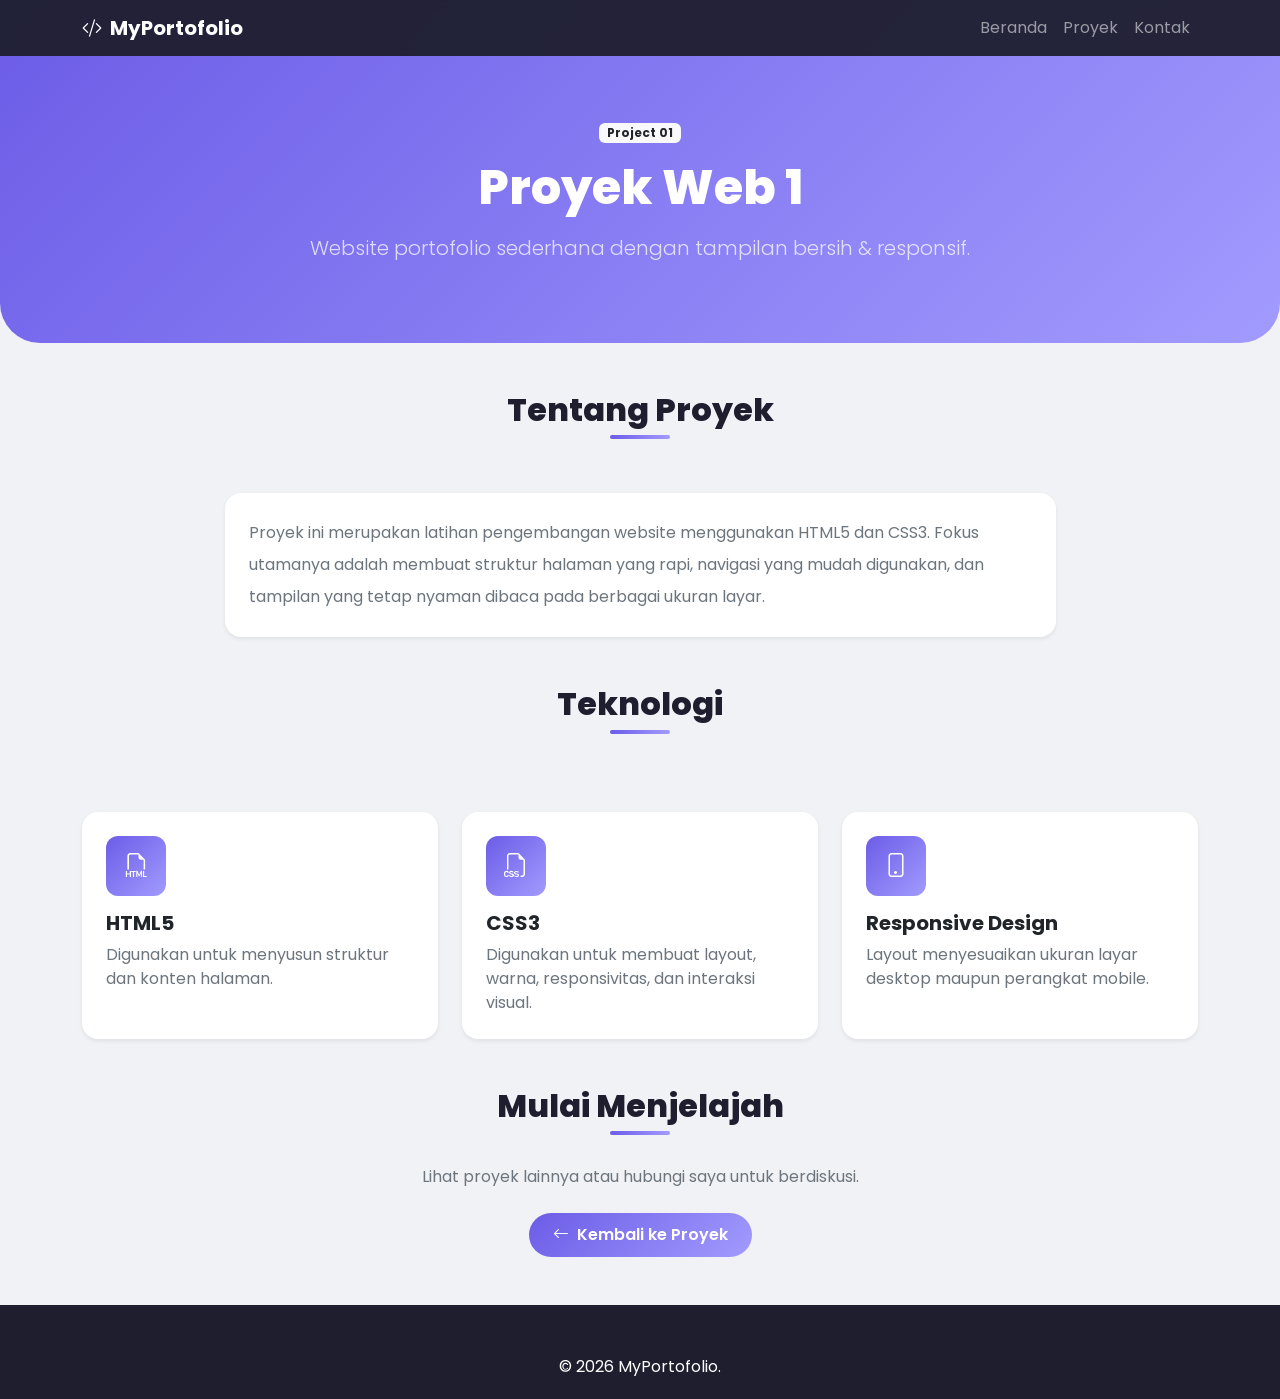
==== porto1.html @ b33c5e1e "Add files via upload" ====
<!DOCTYPE html>
<html lang="id">
<head>
    <meta charset="UTF-8">
    <meta name="viewport" content="width=device-width, initial-scale=1.0">
    <title>Proyek Web 1 | MyPortofolio</title>
    <link href="https://cdn.jsdelivr.net/npm/bootstrap@5.3/dist/css/bootstrap.min.css" rel="stylesheet">
    <link rel="stylesheet" href="https://cdn.jsdelivr.net/npm/bootstrap-icons@1.11.3/font/bootstrap-icons.css">
    <link href="https://fonts.googleapis.com/css2?family=Poppins:wght@400;500;600;700;800&display=swap" rel="stylesheet">
    <link rel="stylesheet" href="style.css">
</head>
<body>

    <nav class="navbar navbar-expand-md navbar-dark navbar-custom fixed-top">
        <div class="container">
            <a class="navbar-brand fw-bold" href="index.html"><i class="bi bi-code-slash me-2"></i>MyPortofolio</a>
            <button class="navbar-toggler border-0" type="button" data-bs-toggle="collapse" data-bs-target="#mainNav">
                <span class="navbar-toggler-icon"></span>
            </button>
            <div class="collapse navbar-collapse" id="mainNav">
                <ul class="navbar-nav ms-auto">
                    <li class="nav-item"><a class="nav-link" href="index.html">Beranda</a></li>
                    <li class="nav-item"><a class="nav-link" href="index.html#proyek">Proyek</a></li>
                    <li class="nav-item"><a class="nav-link" href="index.html#kontak">Kontak</a></li>
                </ul>
            </div>
        </div>
    </nav>

    <section class="hero-gradient hero-project-1 text-center">
        <div class="container">
            <span class="badge bg-light text-dark mb-3">Project 01</span>
            <h1 class="mb-3">Proyek Web 1</h1>
            <p class="lead opacity-75 mb-0">Website portofolio sederhana dengan tampilan bersih & responsif.</p>
        </div>
    </section>

    <section class="container my-5">
        <div class="text-center"><h2 class="section-title">Tentang Proyek</h2></div>
        <div class="row justify-content-center mt-4">
            <div class="col-lg-9">
                <div class="card card-custom shadow-sm p-4">
                    <p class="text-secondary lh-lg mb-0">
                        Proyek ini merupakan latihan pengembangan website menggunakan HTML5
                        dan CSS3. Fokus utamanya adalah membuat struktur halaman yang rapi,
                        navigasi yang mudah digunakan, dan tampilan yang tetap nyaman dibaca
                        pada berbagai ukuran layar.
                    </p>
                </div>
            </div>
        </div>
    </section>

    <section class="container my-5">
        <div class="text-center"><h2 class="section-title">Teknologi</h2></div>
        <div class="row g-4 mt-4 justify-content-center">
            <div class="col-md-4">
                <div class="card card-custom shadow-sm h-100">
                    <div class="card-body p-4">
                        <div class="card-icon"><i class="bi bi-filetype-html"></i></div>
                        <h5 class="fw-bold">HTML5</h5>
                        <p class="text-secondary mb-0">Digunakan untuk menyusun struktur dan konten halaman.</p>
                    </div>
                </div>
            </div>
            <div class="col-md-4">
                <div class="card card-custom shadow-sm h-100">
                    <div class="card-body p-4">
                        <div class="card-icon"><i class="bi bi-filetype-css"></i></div>
                        <h5 class="fw-bold">CSS3</h5>
                        <p class="text-secondary mb-0">Digunakan untuk membuat layout, warna, responsivitas, dan interaksi visual.</p>
                    </div>
                </div>
            </div>
            <div class="col-md-4">
                <div class="card card-custom shadow-sm h-100">
                    <div class="card-body p-4">
                        <div class="card-icon"><i class="bi bi-phone"></i></div>
                        <h5 class="fw-bold">Responsive Design</h5>
                        <p class="text-secondary mb-0">Layout menyesuaikan ukuran layar desktop maupun perangkat mobile.</p>
                    </div>
                </div>
            </div>
        </div>
    </section>

    <section class="container my-5 text-center">
        <h2 class="section-title">Mulai Menjelajah</h2>
        <p class="text-secondary mb-4">Lihat proyek lainnya atau hubungi saya untuk berdiskusi.</p>
        <a href="index.html#proyek" class="btn btn-gradient"><i class="bi bi-arrow-left me-2"></i>Kembali ke Proyek</a>
    </section>

    <footer class="text-center">
        <p class="mb-0">&copy; 2026 MyPortofolio.</p>
    </footer>

    <script src="https://cdn.jsdelivr.net/npm/bootstrap@5.3/dist/js/bootstrap.bundle.min.js"></script>
</body>
</html>
---- style.css ----
body {
    font-family: 'Poppins', sans-serif;
    background: #f0f2f5;
}

.navbar-custom {
    background: rgba(30, 30, 47, 0.95);
    backdrop-filter: blur(10px);
    transition: all 0.3s;
}

.hero-gradient {
    background: linear-gradient(135deg, #6c5ce7 0%, #a29bfe 100%);
    color: #fff;
    padding: 120px 0 80px;
    border-radius: 0 0 40px 40px;
}

.hero-project-1 {
    background: linear-gradient(135deg, #6c5ce7 0%, #a29bfe 100%);
}

.hero-project-2 {
    background: linear-gradient(135deg, #00b894 0%, #55efc4 100%);
}

.hero-project-3 {
    background: linear-gradient(135deg, #e17055 0%, #fab1a0 100%);
}

.hero-gradient h1 {
    font-weight: 800;
    font-size: 3rem;
}

.avatar-circle {
    width: 140px;
    height: 140px;
    border-radius: 50%;
    object-fit: cover;
    display: block;
    margin: 0 auto 20px;
    box-shadow: 0 10px 30px rgba(0,0,0,0.2);
}

.card-custom {
    border: none;
    border-radius: 16px;
    transition: all 0.3s;
    overflow: hidden;
}

.card-custom:hover {
    transform: translateY(-8px);
    box-shadow: 0 20px 40px rgba(108, 92, 231, 0.2) !important;
}

.card-icon {
    width: 60px;
    height: 60px;
    border-radius: 12px;
    background: linear-gradient(135deg, #6c5ce7, #a29bfe);
    color: #fff;
    display: flex;
    align-items: center;
    justify-content: center;
    font-size: 1.5rem;
    margin-bottom: 15px;
}

.section-title {
    font-weight: 800;
    color: #1e1e2f;
    position: relative;
    display: inline-block;
    margin-bottom: 40px;
}

.section-title::after {
    content: '';
    position: absolute;
    bottom: -10px;
    left: 50%;
    transform: translateX(-50%);
    width: 60px;
    height: 4px;
    background: linear-gradient(90deg, #6c5ce7, #a29bfe);
    border-radius: 2px;
}

.btn-gradient {
    background: linear-gradient(135deg, #6c5ce7, #a29bfe);
    color: #fff;
    border: none;
    padding: 10px 24px;
    border-radius: 30px;
    font-weight: 600;
    transition: all 0.3s;
}

.btn-gradient:hover {
    color: #fff;
    transform: translateY(-2px);
    box-shadow: 0 10px 20px rgba(108, 92, 231, 0.4);
}

.form-control:focus {
    border-color: #6c5ce7;
    box-shadow: 0 0 0 0.2rem rgba(108, 92, 231, 0.15);
}

footer {
    background: #1e1e2f;
    color: #fff;
    padding: 50px 0 20px;
}

footer a {
    color: #a29bfe;
    text-decoration: none;
}

footer a:hover {
    color: #fff;
}

.social-icon {
    width: 42px;
    height: 42px;
    border-radius: 50%;
    background: rgba(162, 155, 254, 0.15);
    display: inline-flex;
    align-items: center;
    justify-content: center;
    font-size: 1.2rem;
    transition: all 0.3s;
}

.social-icon:hover {
    background: #6c5ce7;
    color: #fff;
    transform: translateY(-3px);
}
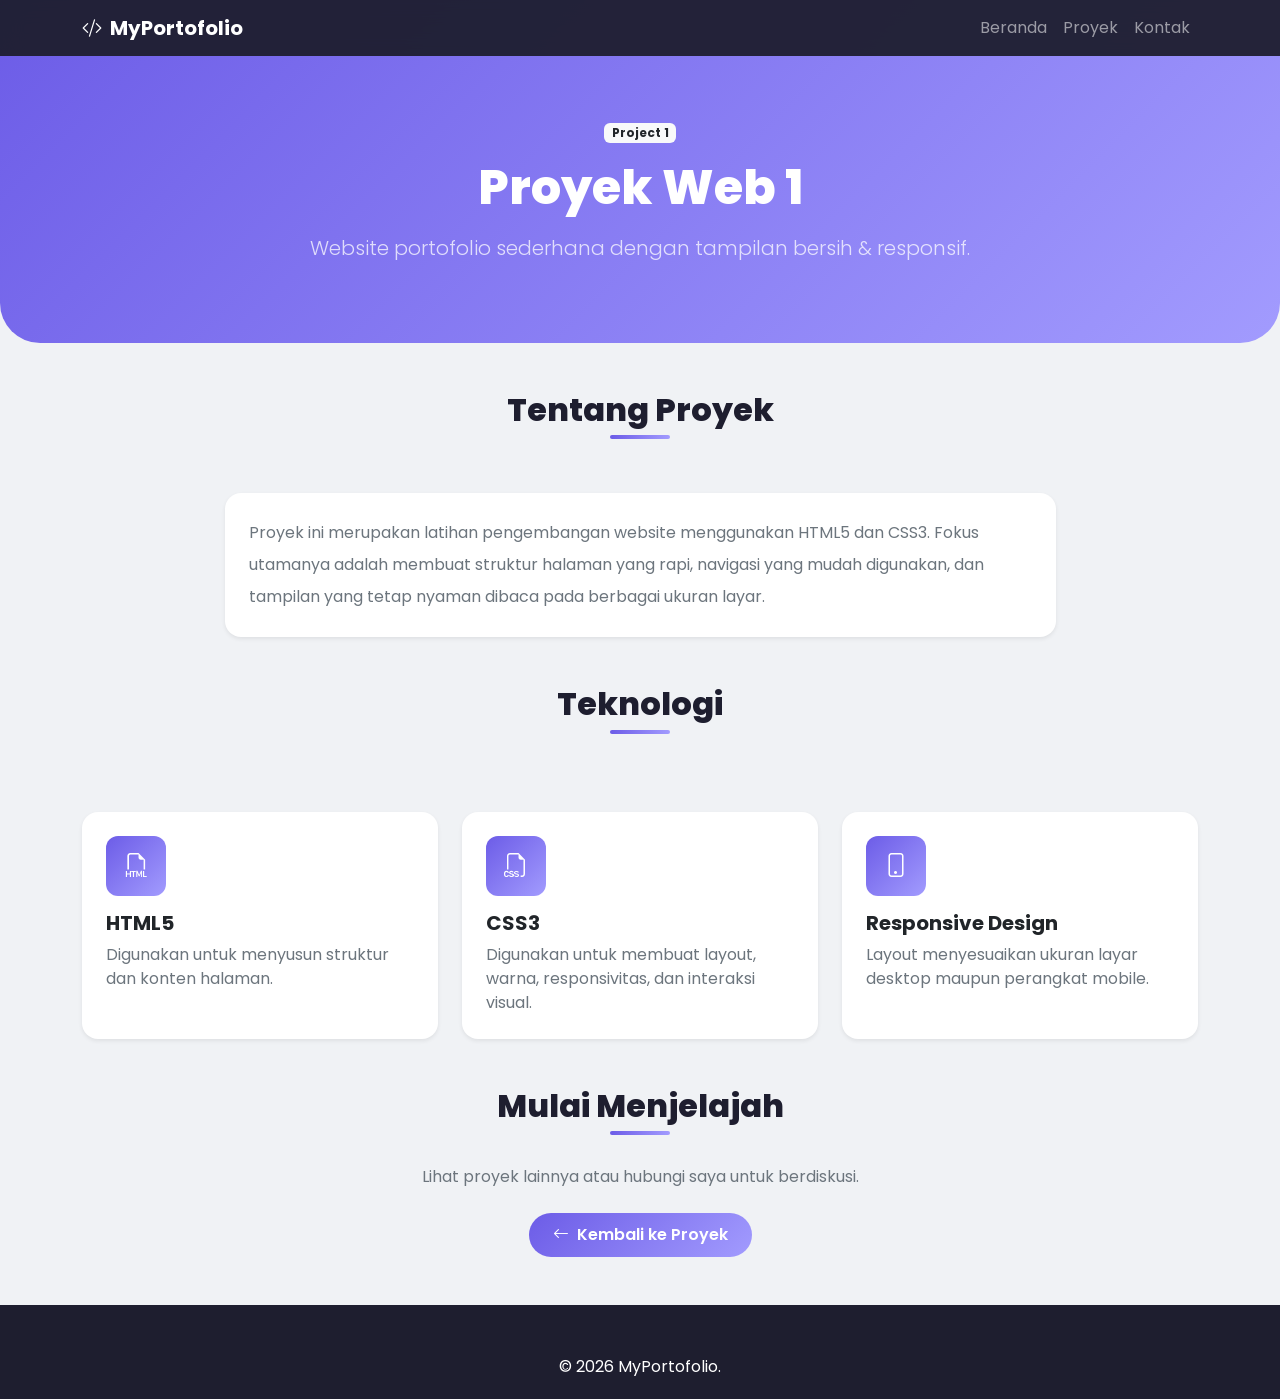
==== commit 8be4c970: "New Portofolio" ====
--- a/porto1.html
+++ b/porto1.html
@@ -29,7 +29,7 @@
 
     <section class="hero-gradient hero-project-1 text-center">
         <div class="container">
-            <span class="badge bg-light text-dark mb-3">Project 01</span>
+            <span class="badge bg-light text-dark mb-3">Project 1</span>
             <h1 class="mb-3">Proyek Web 1</h1>
             <p class="lead opacity-75 mb-0">Website portofolio sederhana dengan tampilan bersih & responsif.</p>
         </div>
--- a/style.css
+++ b/style.css
@@ -136,6 +136,7 @@
     transition: all 0.3s;
 }
 
+
 .social-icon:hover {
     background: #6c5ce7;
     color: #fff;
